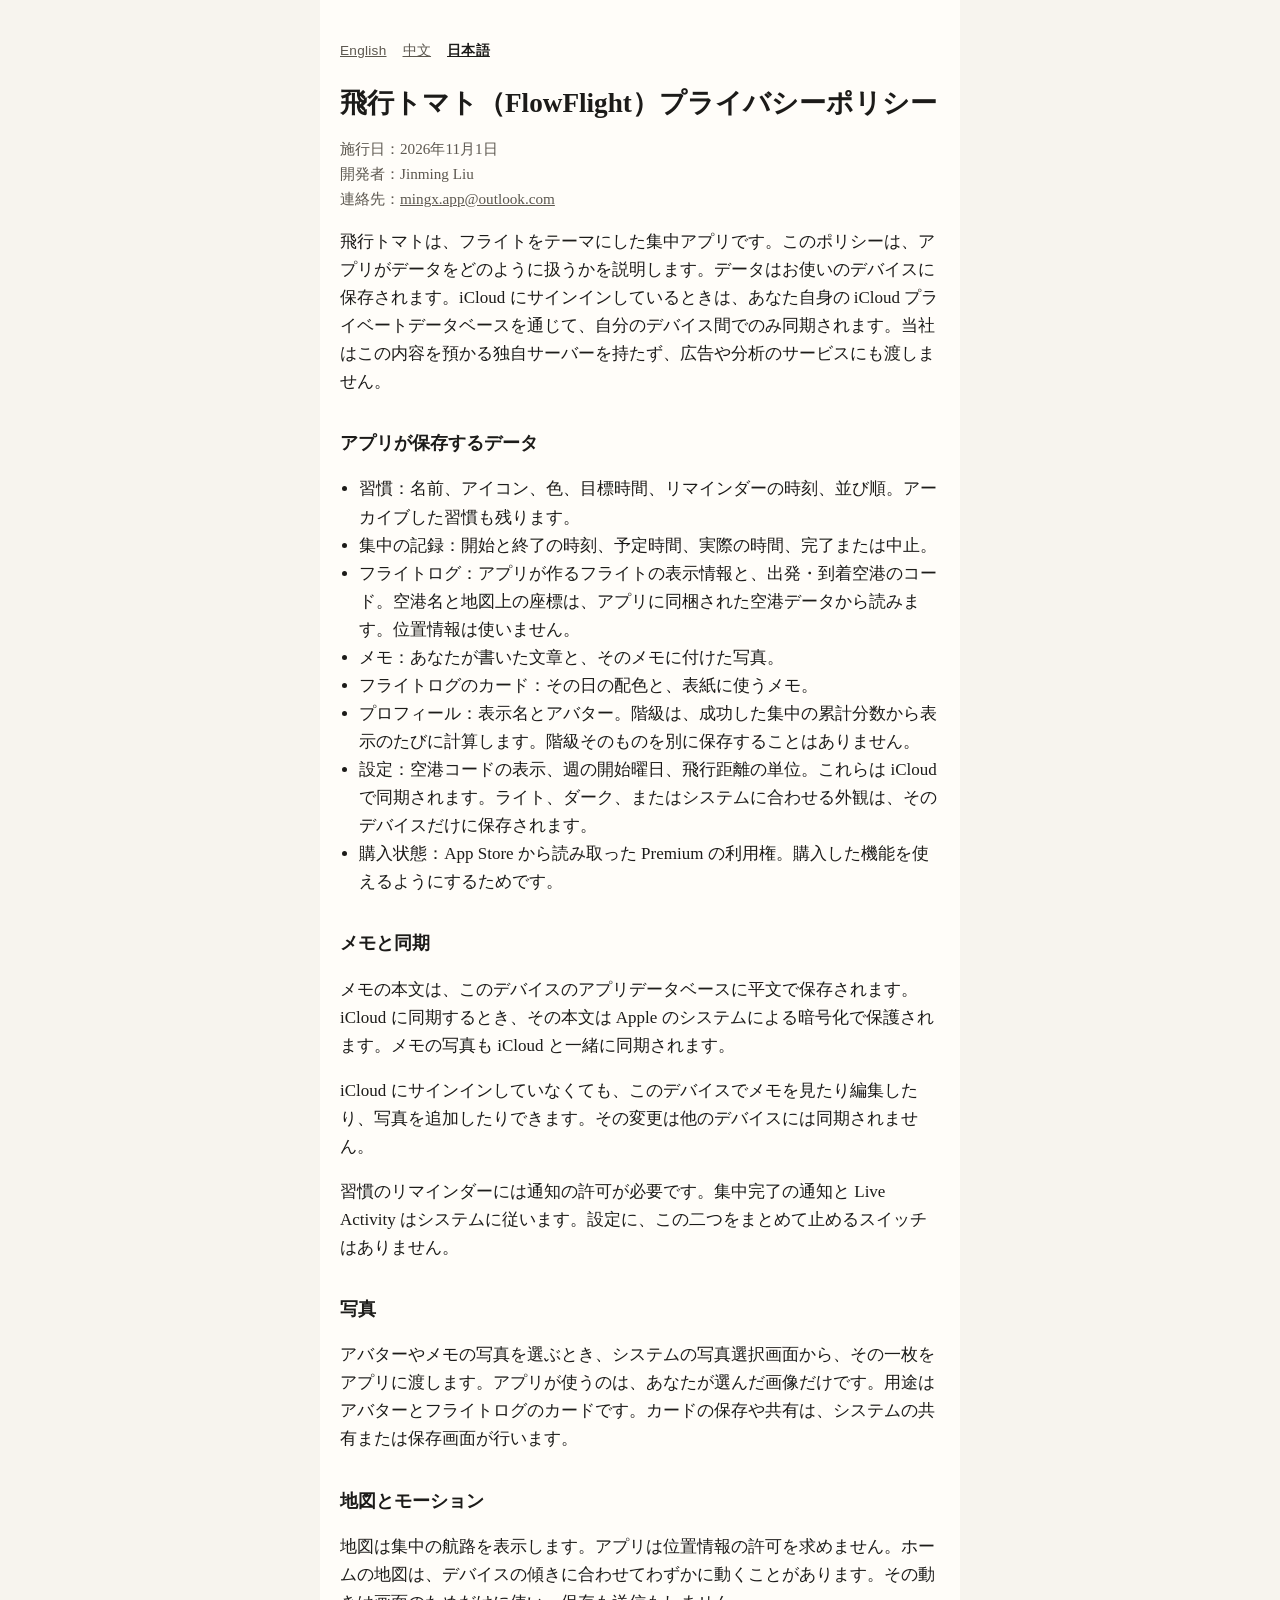
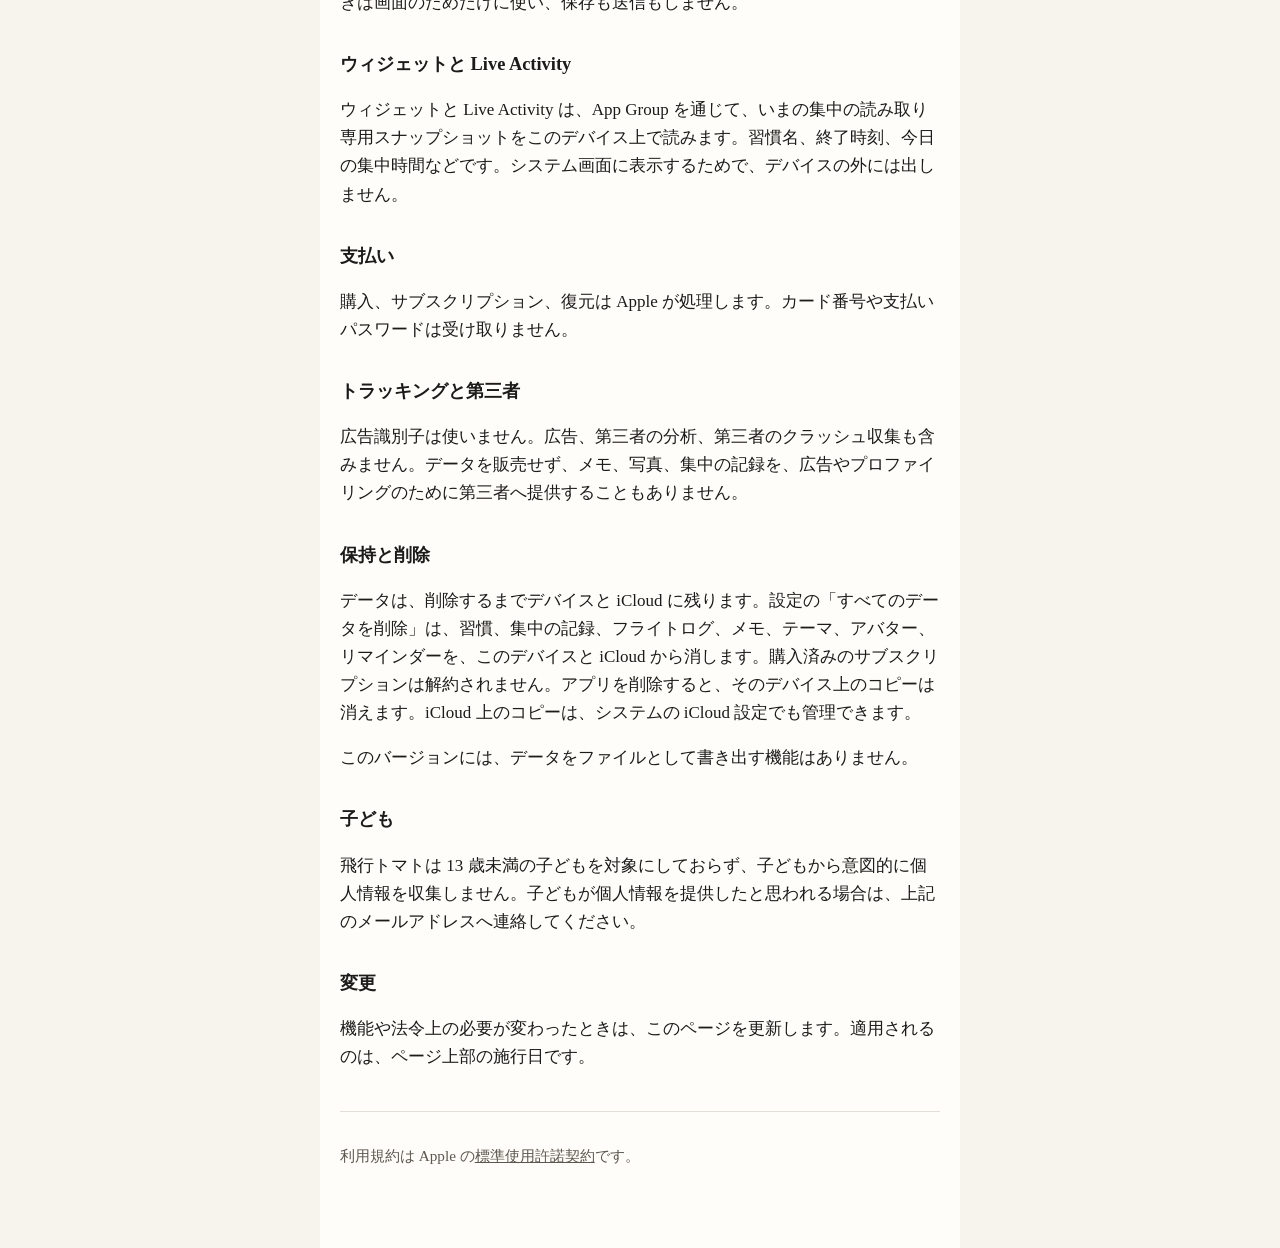
==== flowflight/ja/index.html @ 537e346f "Publish the FlowFlight privacy policy. Publish the FlowFlight privacy policy." ====
<!DOCTYPE html>
<html lang="ja">
<head>
  <meta charset="utf-8">
  <meta name="viewport" content="width=device-width, initial-scale=1">
  <title>飛行トマト プライバシーポリシー</title>
  <link rel="stylesheet" href="../style.css">
</head>
<body>
  <main>
    <nav>
      <a href="../" lang="en">English</a>
      <a href="../zh-Hans/" lang="zh-Hans">中文</a>
      <a href="./" aria-current="page" lang="ja">日本語</a>
    </nav>
    <h1>飛行トマト（FlowFlight）プライバシーポリシー</h1>
    <p class="meta">施行日：2026年11月1日<br>開発者：Jinming Liu<br>連絡先：<a href="mailto:mingx.app@outlook.com">mingx.app@outlook.com</a></p>
    <p>飛行トマトは、フライトをテーマにした集中アプリです。このポリシーは、アプリがデータをどのように扱うかを説明します。データはお使いのデバイスに保存されます。iCloud にサインインしているときは、あなた自身の iCloud プライベートデータベースを通じて、自分のデバイス間でのみ同期されます。当社はこの内容を預かる独自サーバーを持たず、広告や分析のサービスにも渡しません。</p>

    <h2>アプリが保存するデータ</h2>
    <ul>
      <li>習慣：名前、アイコン、色、目標時間、リマインダーの時刻、並び順。アーカイブした習慣も残ります。</li>
      <li>集中の記録：開始と終了の時刻、予定時間、実際の時間、完了または中止。</li>
      <li>フライトログ：アプリが作るフライトの表示情報と、出発・到着空港のコード。空港名と地図上の座標は、アプリに同梱された空港データから読みます。位置情報は使いません。</li>
      <li>メモ：あなたが書いた文章と、そのメモに付けた写真。</li>
      <li>フライトログのカード：その日の配色と、表紙に使うメモ。</li>
      <li>プロフィール：表示名とアバター。階級は、成功した集中の累計分数から表示のたびに計算します。階級そのものを別に保存することはありません。</li>
      <li>設定：空港コードの表示、週の開始曜日、飛行距離の単位。これらは iCloud で同期されます。ライト、ダーク、またはシステムに合わせる外観は、そのデバイスだけに保存されます。</li>
      <li>購入状態：App Store から読み取った Premium の利用権。購入した機能を使えるようにするためです。</li>
    </ul>

    <h2>メモと同期</h2>
    <p>メモの本文は、このデバイスのアプリデータベースに平文で保存されます。iCloud に同期するとき、その本文は Apple のシステムによる暗号化で保護されます。メモの写真も iCloud と一緒に同期されます。</p>
    <p>iCloud にサインインしていなくても、このデバイスでメモを見たり編集したり、写真を追加したりできます。その変更は他のデバイスには同期されません。</p>
    <p>習慣のリマインダーには通知の許可が必要です。集中完了の通知と Live Activity はシステムに従います。設定に、この二つをまとめて止めるスイッチはありません。</p>

    <h2>写真</h2>
    <p>アバターやメモの写真を選ぶとき、システムの写真選択画面から、その一枚をアプリに渡します。アプリが使うのは、あなたが選んだ画像だけです。用途はアバターとフライトログのカードです。カードの保存や共有は、システムの共有または保存画面が行います。</p>

    <h2>地図とモーション</h2>
    <p>地図は集中の航路を表示します。アプリは位置情報の許可を求めません。ホームの地図は、デバイスの傾きに合わせてわずかに動くことがあります。その動きは画面のためだけに使い、保存も送信もしません。</p>

    <h2>ウィジェットと Live Activity</h2>
    <p>ウィジェットと Live Activity は、App Group を通じて、いまの集中の読み取り専用スナップショットをこのデバイス上で読みます。習慣名、終了時刻、今日の集中時間などです。システム画面に表示するためで、デバイスの外には出しません。</p>

    <h2>支払い</h2>
    <p>購入、サブスクリプション、復元は Apple が処理します。カード番号や支払いパスワードは受け取りません。</p>

    <h2>トラッキングと第三者</h2>
    <p>広告識別子は使いません。広告、第三者の分析、第三者のクラッシュ収集も含みません。データを販売せず、メモ、写真、集中の記録を、広告やプロファイリングのために第三者へ提供することもありません。</p>

    <h2>保持と削除</h2>
    <p>データは、削除するまでデバイスと iCloud に残ります。設定の「すべてのデータを削除」は、習慣、集中の記録、フライトログ、メモ、テーマ、アバター、リマインダーを、このデバイスと iCloud から消します。購入済みのサブスクリプションは解約されません。アプリを削除すると、そのデバイス上のコピーは消えます。iCloud 上のコピーは、システムの iCloud 設定でも管理できます。</p>
    <p>このバージョンには、データをファイルとして書き出す機能はありません。</p>

    <h2>子ども</h2>
    <p>飛行トマトは 13 歳未満の子どもを対象にしておらず、子どもから意図的に個人情報を収集しません。子どもが個人情報を提供したと思われる場合は、上記のメールアドレスへ連絡してください。</p>

    <h2>変更</h2>
    <p>機能や法令上の必要が変わったときは、このページを更新します。適用されるのは、ページ上部の施行日です。</p>

    <footer>
      <p>利用規約は Apple の<a href="https://www.apple.com/legal/internet-services/itunes/dev/stdeula/">標準使用許諾契約</a>です。</p>
    </footer>
  </main>
</body>
</html>
---- flowflight/style.css ----
:root {
  color-scheme: light;
  --ink: #1c1b19;
  --muted: #5c574f;
  --line: #e4dfd6;
  --paper: #f7f4ee;
  --card: #fffdf9;
}

* { box-sizing: border-box; }

body {
  margin: 0;
  background: var(--paper);
  color: var(--ink);
  font: 17px/1.65 "Iowan Old Style", "Palatino Linotype", Palatino, "Songti SC", "Hiragino Mincho ProN", serif;
}

main {
  max-width: 40rem;
  margin: 0 auto;
  padding: 2.5rem 1.25rem 4rem;
  background: var(--card);
  min-height: 100vh;
}

nav {
  display: flex;
  gap: 1rem;
  font-family: "Avenir Next", "PingFang SC", "Hiragino Sans", sans-serif;
  font-size: 0.85rem;
  letter-spacing: 0.02em;
}

nav a { color: var(--muted); }
nav a[aria-current="page"] { color: var(--ink); font-weight: 600; }

h1 {
  font-size: 1.7rem;
  line-height: 1.25;
  font-weight: 600;
  margin: 1.5rem 0 0.5rem;
}

.meta, footer {
  color: var(--muted);
  font-size: 0.95rem;
}

h2 {
  font-size: 1.15rem;
  margin: 2rem 0 0.5rem;
}

ul { padding-left: 1.2rem; }
a { color: inherit; }
footer {
  margin-top: 2.5rem;
  padding-top: 1rem;
  border-top: 1px solid var(--line);
}
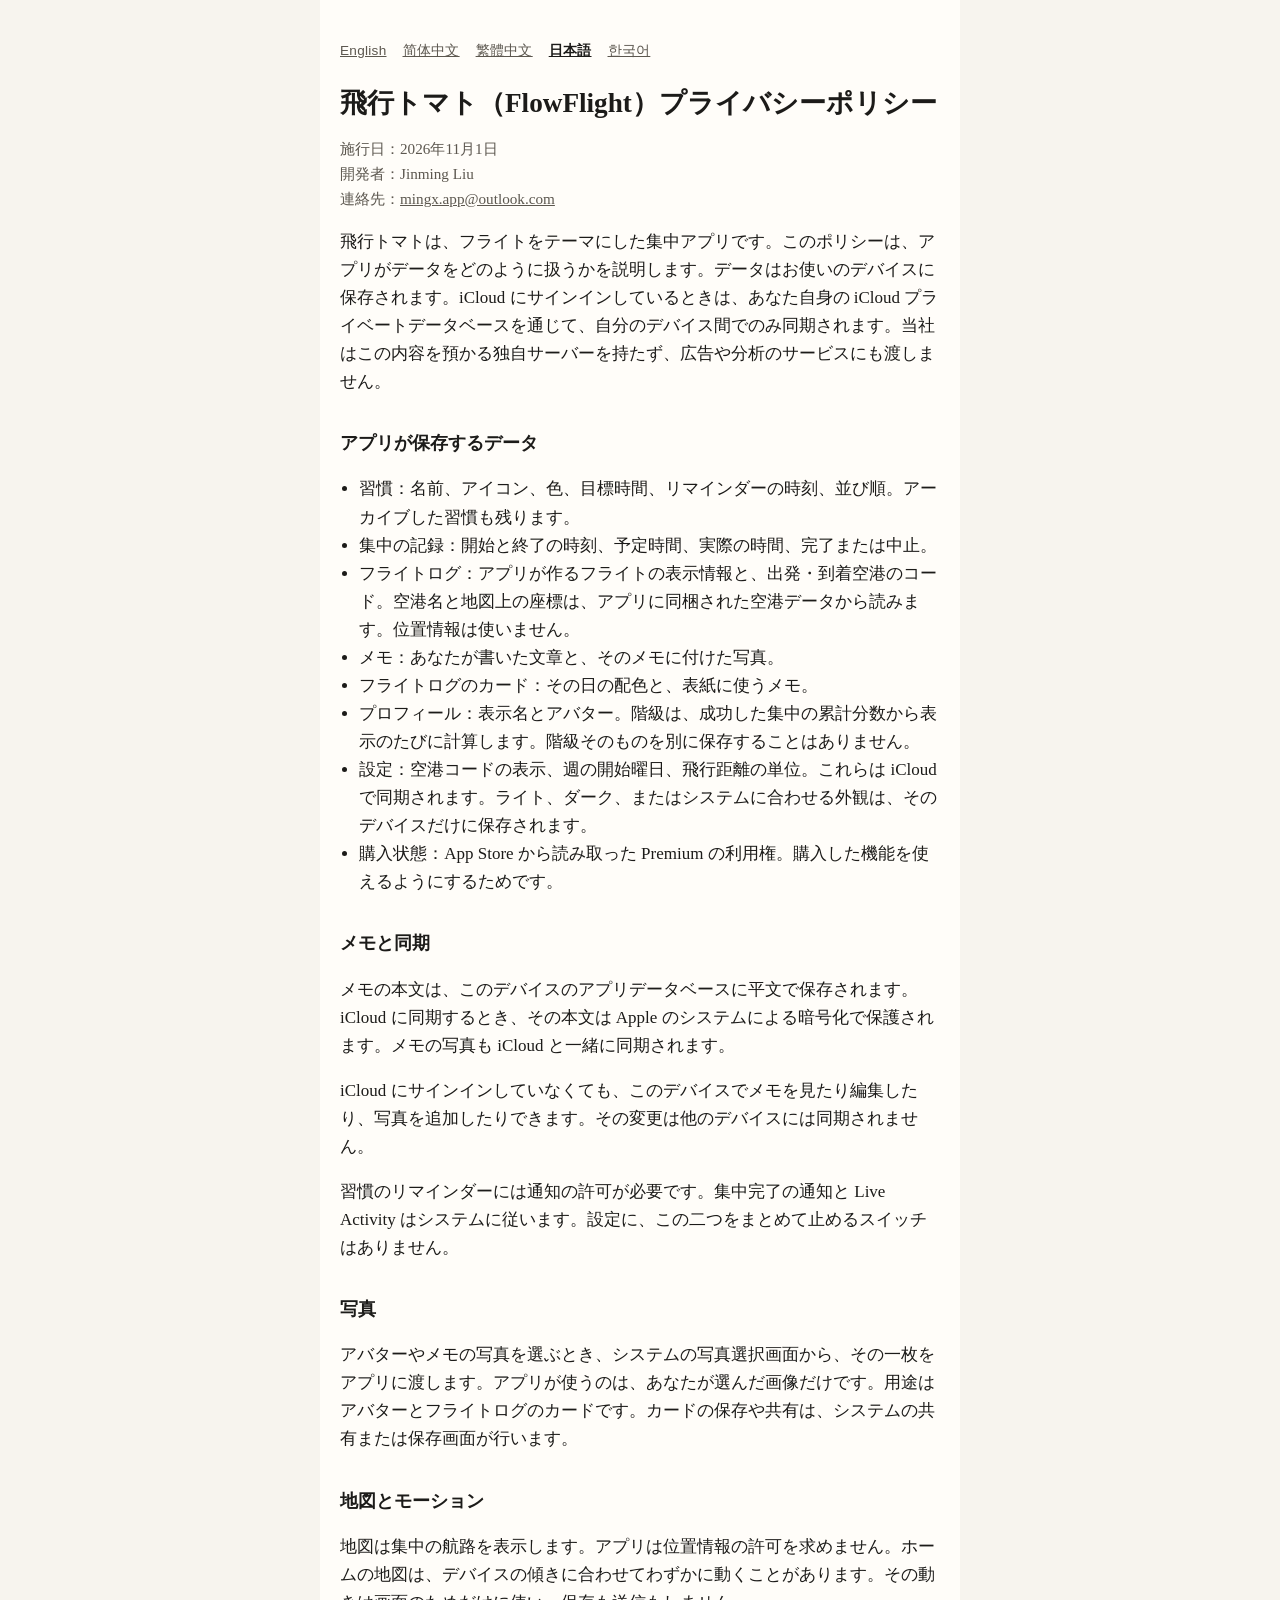
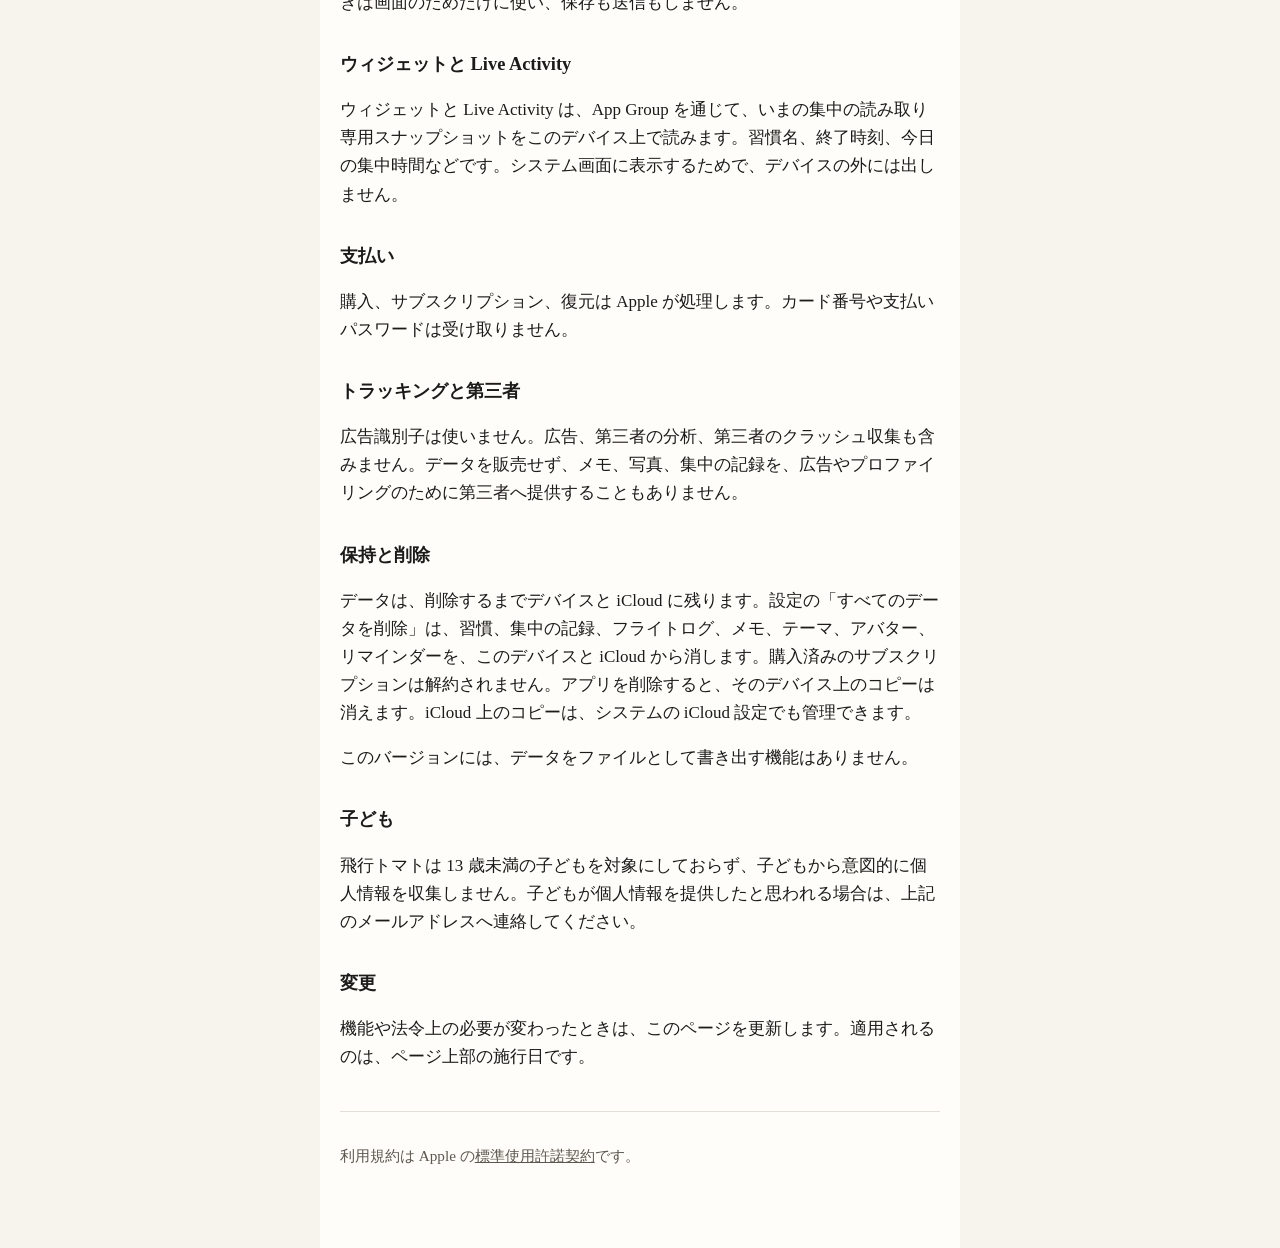
==== commit dd86059c: "新增韩文和繁体中文" ====
--- a/flowflight/ja/index.html
+++ b/flowflight/ja/index.html
@@ -10,8 +10,10 @@
   <main>
     <nav>
       <a href="../" lang="en">English</a>
-      <a href="../zh-Hans/" lang="zh-Hans">中文</a>
+      <a href="../zh-Hans/" lang="zh-Hans">简体中文</a>
+      <a href="../zh-Hant/" lang="zh-Hant">繁體中文</a>
       <a href="./" aria-current="page" lang="ja">日本語</a>
+      <a href="../ko/" lang="ko">한국어</a>
     </nav>
     <h1>飛行トマト（FlowFlight）プライバシーポリシー</h1>
     <p class="meta">施行日：2026年11月1日<br>開発者：Jinming Liu<br>連絡先：<a href="mailto:mingx.app@outlook.com">mingx.app@outlook.com</a></p>
--- a/flowflight/style.css
+++ b/flowflight/style.css
@@ -13,7 +13,7 @@
   margin: 0;
   background: var(--paper);
   color: var(--ink);
-  font: 17px/1.65 "Iowan Old Style", "Palatino Linotype", Palatino, "Songti SC", "Hiragino Mincho ProN", serif;
+  font: 17px/1.65 "Iowan Old Style", "Palatino Linotype", Palatino, "Songti SC", "PingFang TC", "Hiragino Mincho ProN", "Apple SD Gothic Neo", serif;
 }
 
 main {
@@ -26,8 +26,9 @@
 
 nav {
   display: flex;
-  gap: 1rem;
-  font-family: "Avenir Next", "PingFang SC", "Hiragino Sans", sans-serif;
+  flex-wrap: wrap;
+  gap: 0.75rem 1rem;
+  font-family: "Avenir Next", "PingFang SC", "PingFang TC", "Apple SD Gothic Neo", "Hiragino Sans", sans-serif;
   font-size: 0.85rem;
   letter-spacing: 0.02em;
 }
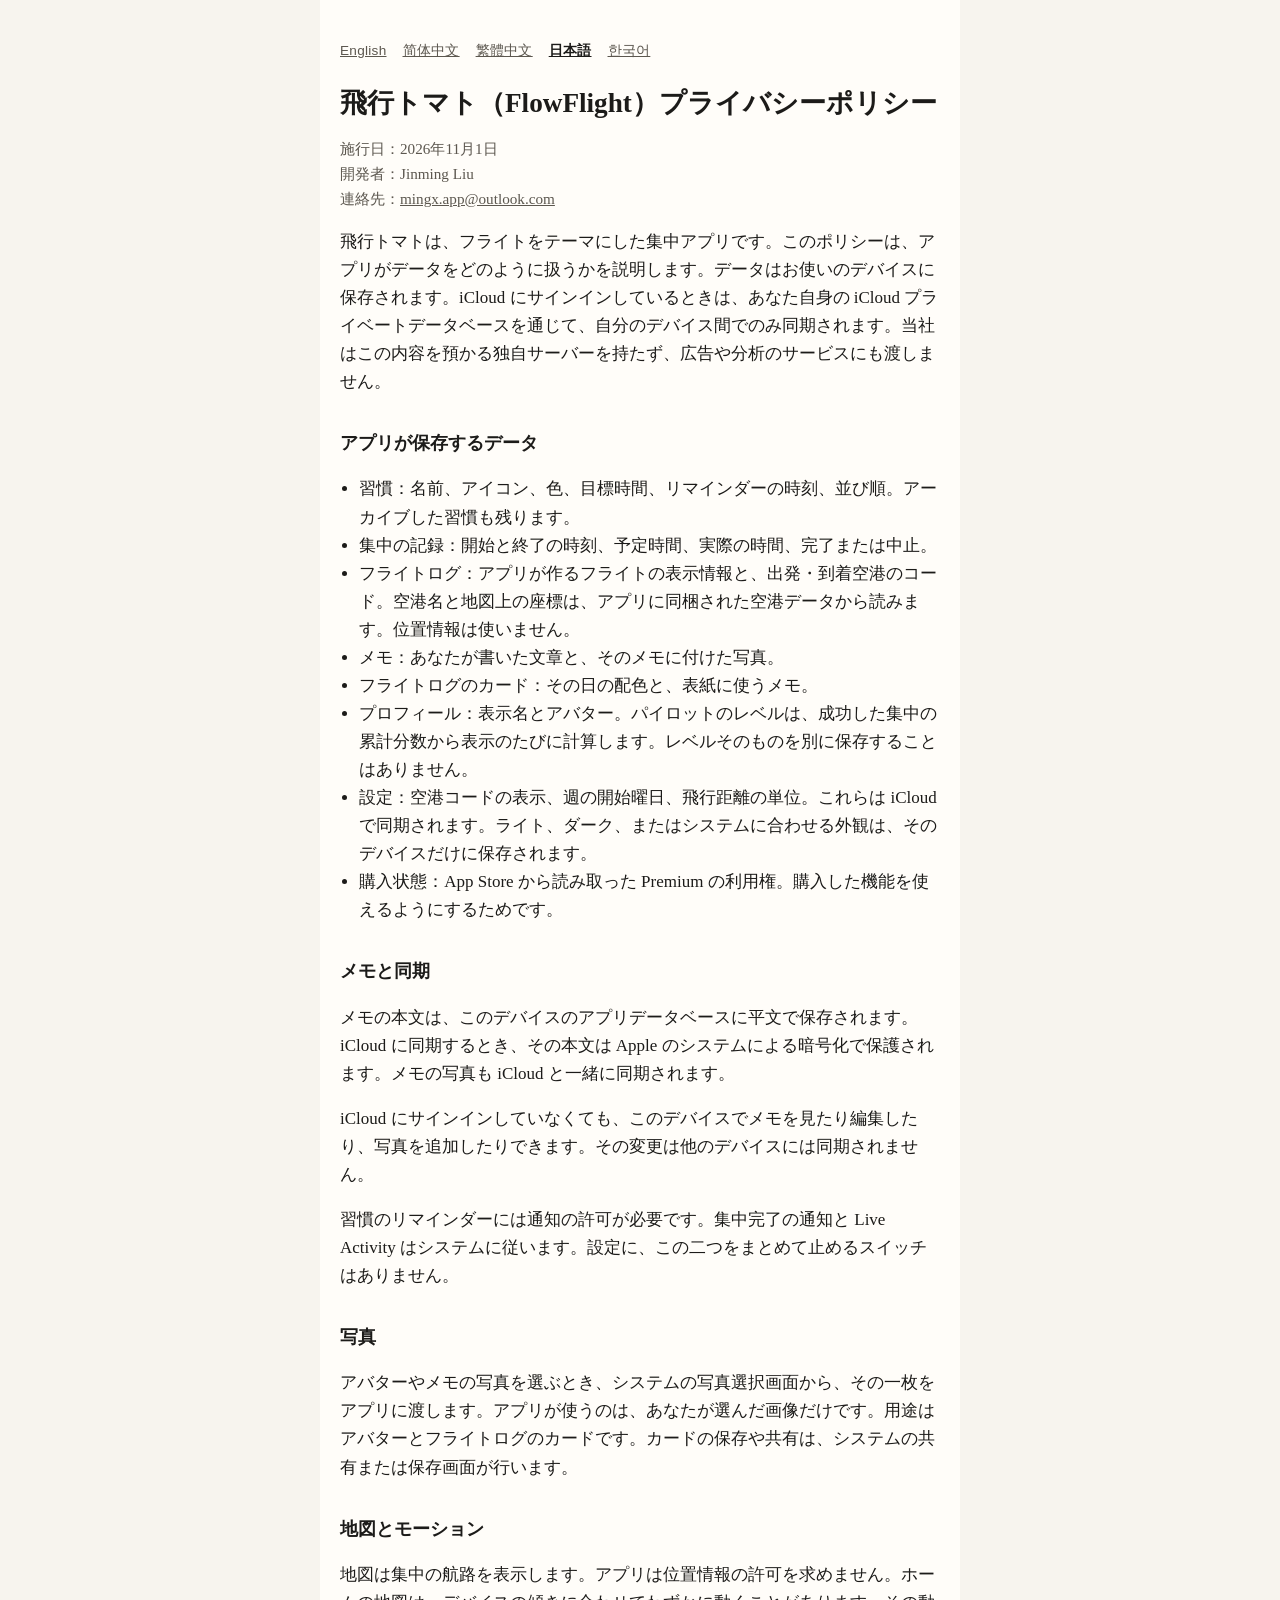
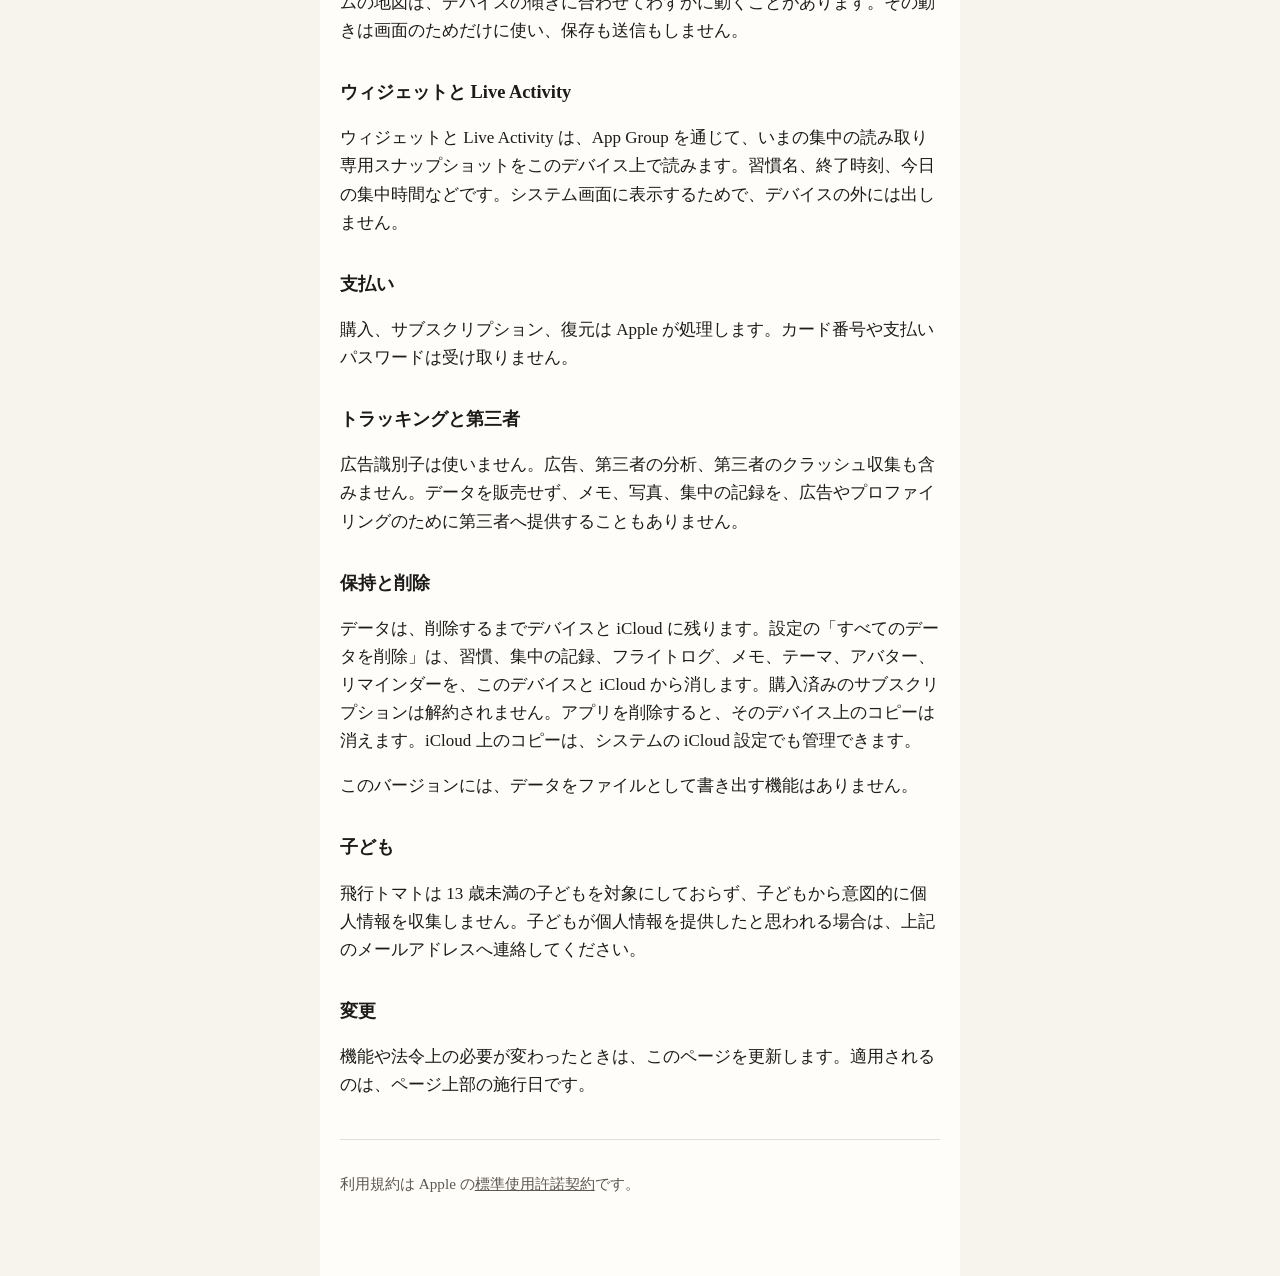
==== commit 2d0054f3: "更新隐私政策" ====
--- a/flowflight/ja/index.html
+++ b/flowflight/ja/index.html
@@ -26,7 +26,7 @@
       <li>フライトログ：アプリが作るフライトの表示情報と、出発・到着空港のコード。空港名と地図上の座標は、アプリに同梱された空港データから読みます。位置情報は使いません。</li>
       <li>メモ：あなたが書いた文章と、そのメモに付けた写真。</li>
       <li>フライトログのカード：その日の配色と、表紙に使うメモ。</li>
-      <li>プロフィール：表示名とアバター。階級は、成功した集中の累計分数から表示のたびに計算します。階級そのものを別に保存することはありません。</li>
+      <li>プロフィール：表示名とアバター。パイロットのレベルは、成功した集中の累計分数から表示のたびに計算します。レベルそのものを別に保存することはありません。</li>
       <li>設定：空港コードの表示、週の開始曜日、飛行距離の単位。これらは iCloud で同期されます。ライト、ダーク、またはシステムに合わせる外観は、そのデバイスだけに保存されます。</li>
       <li>購入状態：App Store から読み取った Premium の利用権。購入した機能を使えるようにするためです。</li>
     </ul>
